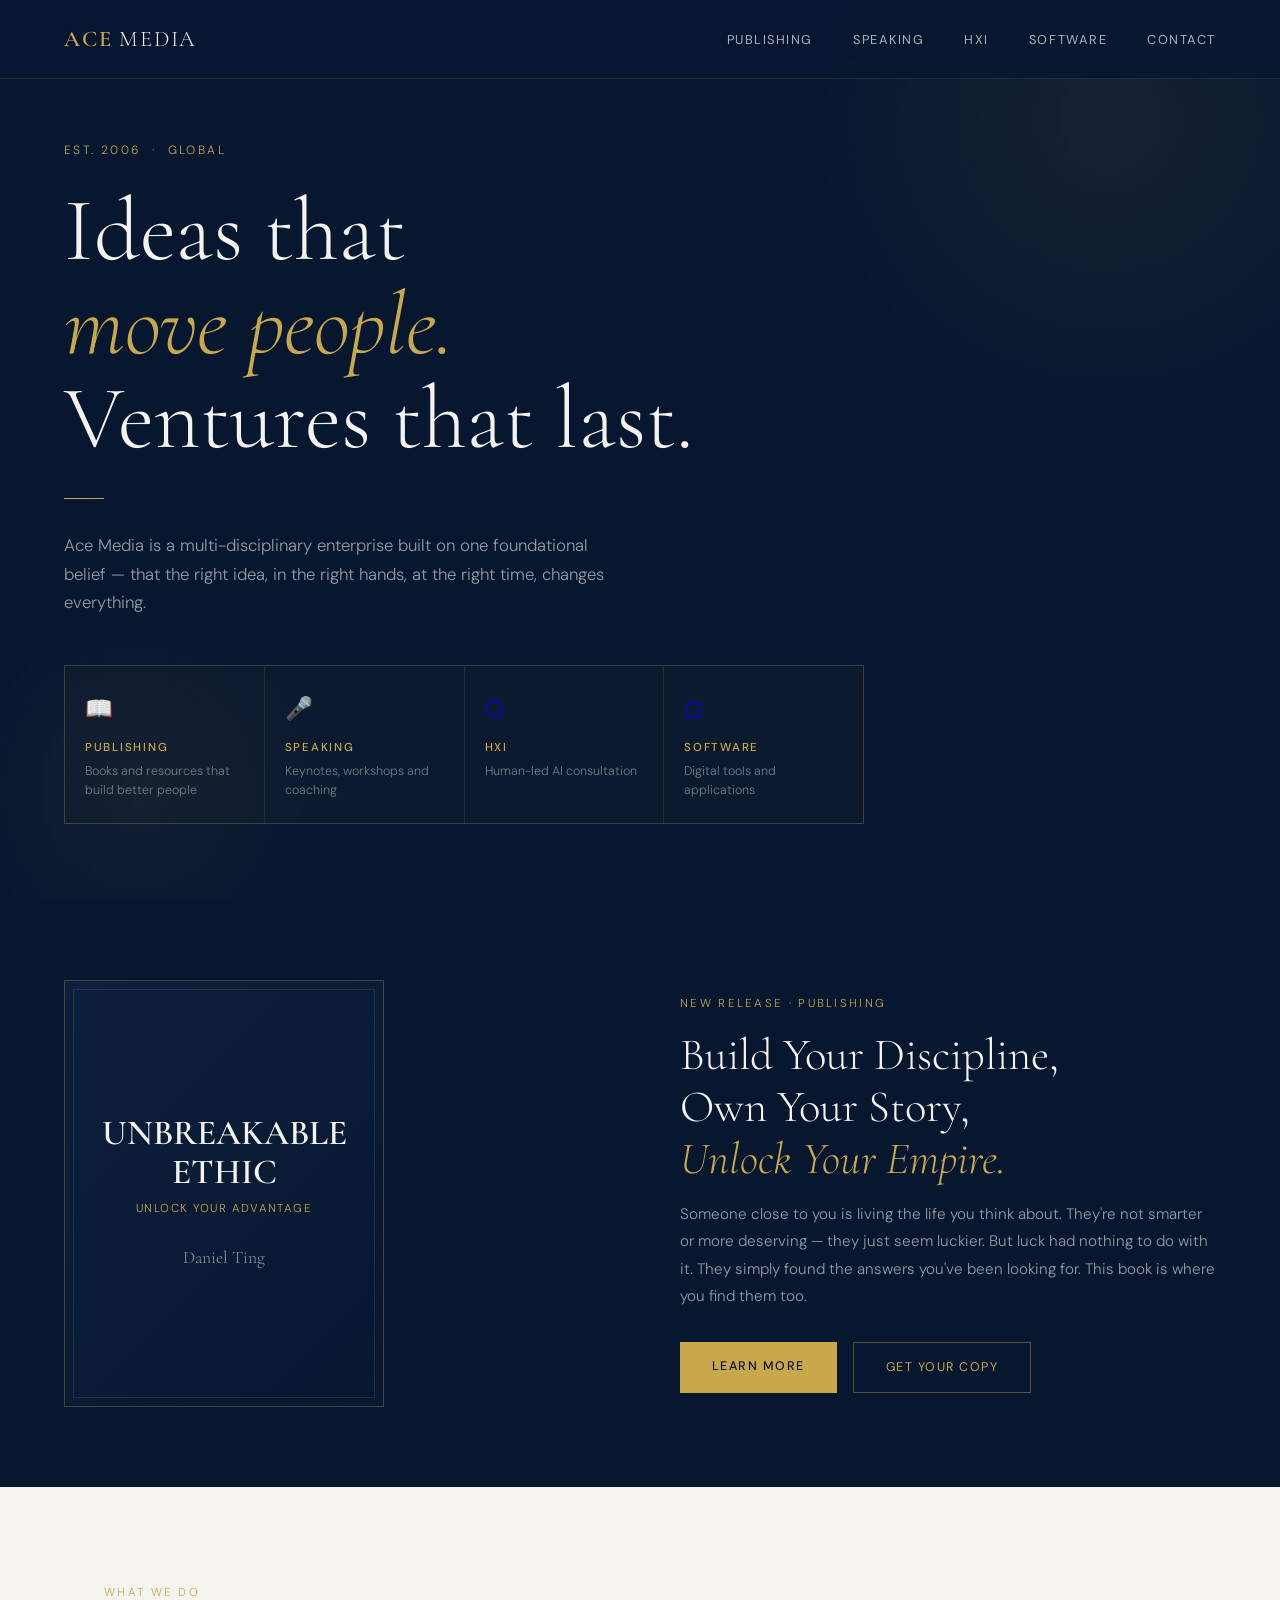
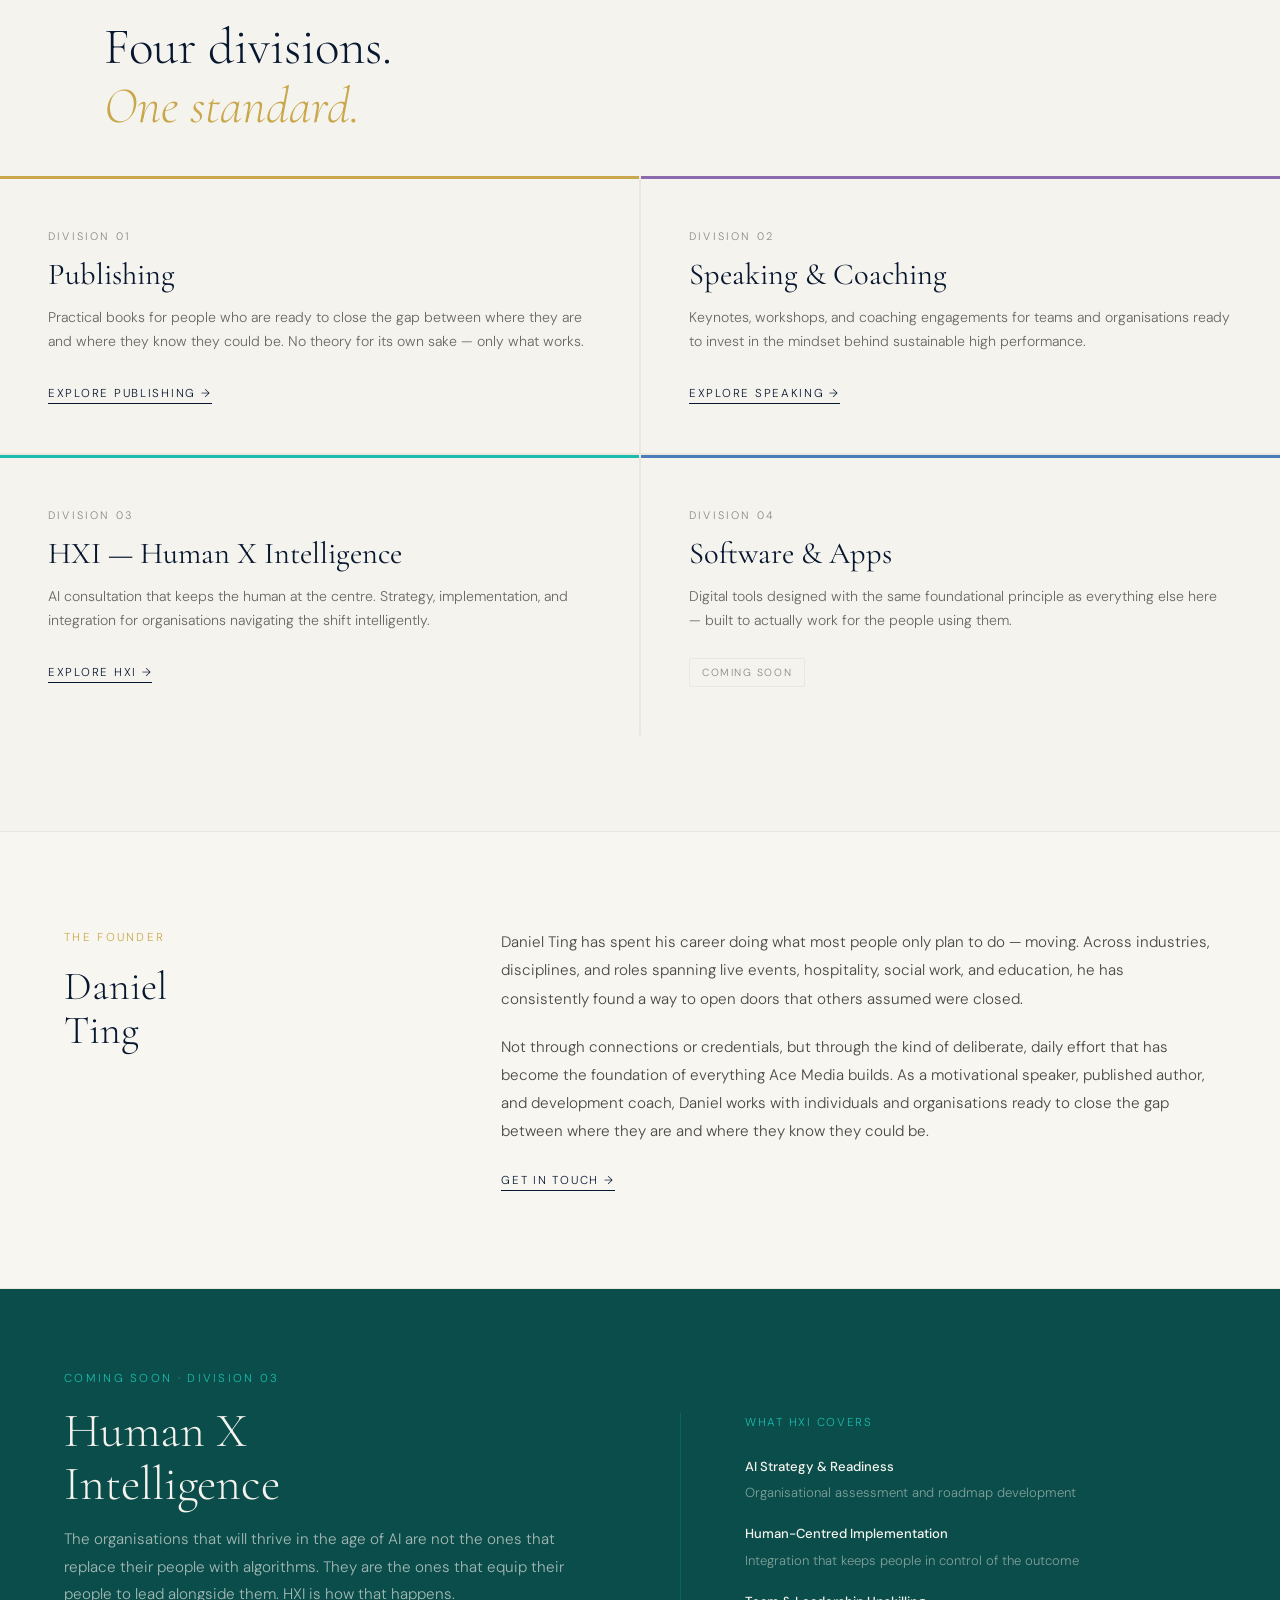
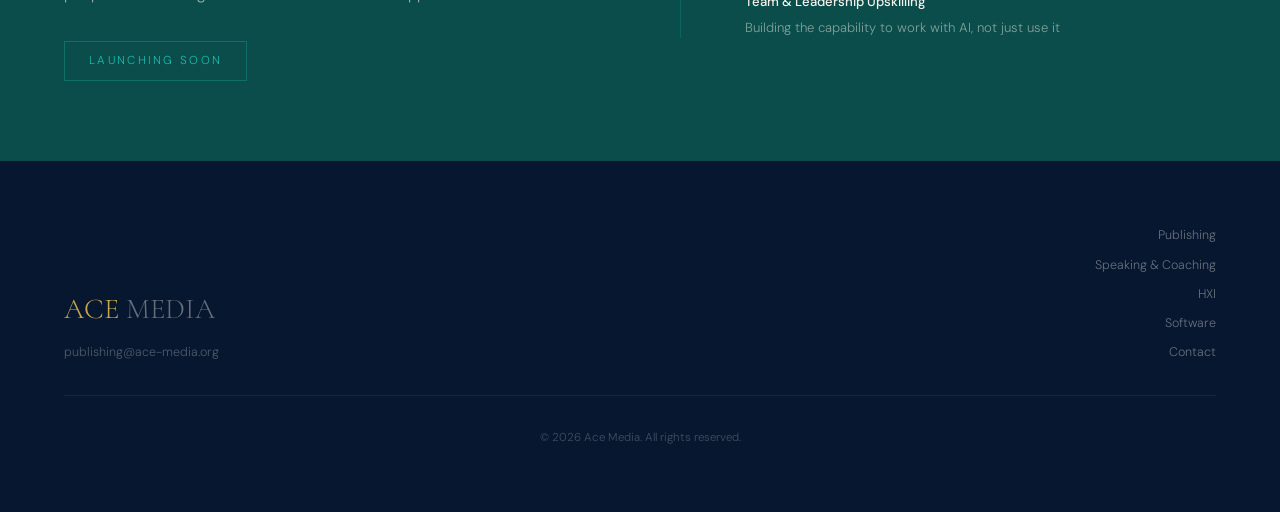
==== index.html @ b26d99d3 "Initial site upload" ====
<!DOCTYPE html>
<html lang="en">
<head>
  <meta charset="UTF-8">
  <meta name="viewport" content="width=device-width, initial-scale=1.0">
  <title>Ace Media — Publishing · Software · AI · Speaking</title>
  <meta name="description" content="Ace Media is a multi-disciplinary creative and commercial enterprise spanning publishing, software, AI consultation, and professional speaking.">
  <link rel="stylesheet" href="styles.css">
  <style>
    .hero-divider {
      width: 40px;
      height: 1px;
      background: var(--gold);
      margin: 2rem 0;
      opacity: 0;
      animation: fadeUp 0.8s ease forwards 0.7s;
    }
  </style>
</head>
<body>

  <nav>
    <a href="index.html" class="nav-brand">ACE <span>MEDIA</span></a>
    <ul class="nav-links">
      <li><a href="publishing/index.html">Publishing</a></li>
      <li><a href="speaking/index.html">Speaking</a></li>
      <li><a href="ai/index.html">HXI</a></li>
      <li><a href="software/index.html">Software</a></li>
      <li><a href="contact/index.html">Contact</a></li>
    </ul>
  </nav>

  <!-- ── HERO ── -->
  <section class="hero">
    <div class="hero-inner">
      <p class="hero-eyebrow">Est. 2006 &nbsp;·&nbsp; Global</p>
      <h1 class="hero-title">
        Ideas that<br>
        <em>move people.</em><br>
        Ventures that last.
      </h1>
      <div class="hero-divider"></div>
      <p class="hero-sub">
        Ace Media is a multi-disciplinary enterprise built on one foundational belief —
        that the right idea, in the right hands, at the right time, changes everything.
      </p>
      <div class="hero-divisions">
        <a href="publishing/index.html" class="division-card">
          <div class="division-icon">📖</div>
          <div class="division-name">Publishing</div>
          <div class="division-desc">Books and resources that build better people</div>
        </a>
        <a href="speaking/index.html" class="division-card">
          <div class="division-icon">🎤</div>
          <div class="division-name">Speaking</div>
          <div class="division-desc">Keynotes, workshops and coaching</div>
        </a>
        <a href="ai/index.html" class="division-card">
          <div class="division-icon">⬡</div>
          <div class="division-name">HXI</div>
          <div class="division-desc">Human-led AI consultation</div>
        </a>
        <a href="software/index.html" class="division-card">
          <div class="division-icon">◻</div>
          <div class="division-name">Software</div>
          <div class="division-desc">Digital tools and applications</div>
        </a>
      </div>
    </div>
  </section>

  <!-- ── FEATURED BOOK ── -->
  <div class="book-strip">
    <div class="book-strip-inner">
      <div class="book-cover-placeholder fade-in">
        <div class="book-cover-title">UNBREAKABLE<br>ETHIC</div>
        <div class="book-cover-sub">Unlock Your Advantage</div>
        <div class="book-cover-author">Daniel Ting</div>
      </div>
      <div class="book-info fade-in">
        <p style="font-size:0.72rem;letter-spacing:0.2em;text-transform:uppercase;color:var(--gold);margin-bottom:1rem;">New Release · Publishing</p>
        <h2>Build Your Discipline,<br>Own Your Story,<br><em>Unlock Your Empire.</em></h2>
        <p>
          Someone close to you is living the life you think about. They're not smarter
          or more deserving — they just seem luckier. But luck had nothing to do with it.
          They simply found the answers you've been looking for. This book is where you
          find them too.
        </p>
        <div class="btn-group">
          <a href="publishing/unbreakableethic/index.html" class="btn-primary">Learn More</a>
          <a href="publishing/unbreakableethic/index.html#buy" class="btn-outline">Get Your Copy</a>
        </div>
      </div>
    </div>
  </div>

  <!-- ── DIVISIONS ── -->
  <section style="padding: 6rem 0; background: var(--white);">
    <div class="section-inner" style="padding: 0 4rem; margin-bottom: 2.5rem;">
      <p class="section-eyebrow">What We Do</p>
      <h2 class="section-title">Four divisions.<br><em>One standard.</em></h2>
    </div>
    <div class="divisions-grid fade-in">
      <a href="publishing/index.html" class="div-card publishing">
        <div class="div-card-label">Division 01</div>
        <div class="div-card-title">Publishing</div>
        <div class="div-card-body">
          Practical books for people who are ready to close the gap between where they are
          and where they know they could be. No theory for its own sake — only what works.
        </div>
        <span class="div-card-link">Explore Publishing →</span>
      </a>
      <a href="speaking/index.html" class="div-card speaking">
        <div class="div-card-label">Division 02</div>
        <div class="div-card-title">Speaking & Coaching</div>
        <div class="div-card-body">
          Keynotes, workshops, and coaching engagements for teams and organisations
          ready to invest in the mindset behind sustainable high performance.
        </div>
        <span class="div-card-link">Explore Speaking →</span>
      </a>
      <a href="ai/index.html" class="div-card hxi">
        <div class="div-card-label">Division 03</div>
        <div class="div-card-title">HXI — Human X Intelligence</div>
        <div class="div-card-body">
          AI consultation that keeps the human at the centre. Strategy, implementation,
          and integration for organisations navigating the shift intelligently.
        </div>
        <span class="div-card-link">Explore HXI →</span>
      </a>
      <a href="software/index.html" class="div-card software">
        <div class="div-card-label">Division 04</div>
        <div class="div-card-title">Software & Apps</div>
        <div class="div-card-body">
          Digital tools designed with the same foundational principle as everything
          else here — built to actually work for the people using them.
        </div>
        <span class="div-card-link coming-soon-badge">Coming Soon</span>
      </a>
    </div>
  </section>

  <!-- ── ABOUT ── -->
  <section class="about-strip">
    <div class="about-inner">
      <div class="fade-in">
        <div class="about-label">The Founder</div>
        <div class="about-name">Daniel<br>Ting</div>
      </div>
      <div class="about-body fade-in">
        <p>
          Daniel Ting has spent his career doing what most people only plan to do — moving.
          Across industries, disciplines, and roles spanning live events, hospitality,
          social work, and education, he has consistently found a way to open doors that
          others assumed were closed.
        </p>
        <p>
          Not through connections or credentials, but through the kind of deliberate,
          daily effort that has become the foundation of everything Ace Media builds.
          As a motivational speaker, published author, and development coach, Daniel works
          with individuals and organisations ready to close the gap between where they are
          and where they know they could be.
        </p>
        <a href="contact/index.html" class="div-card-link" style="color:var(--navy);border-color:var(--navy);">Get in Touch →</a>
      </div>
    </div>
  </section>

  <!-- ── HXI TEASER ── -->
  <div class="hxi-strip">
    <div class="hxi-inner">
      <div class="fade-in">
        <div class="hxi-label">Coming Soon · Division 03</div>
        <div class="hxi-title">Human X<br>Intelligence</div>
        <p class="hxi-body">
          The organisations that will thrive in the age of AI are not the ones
          that replace their people with algorithms. They are the ones that equip
          their people to lead alongside them. HXI is how that happens.
        </p>
        <span class="hxi-coming">Launching Soon</span>
      </div>
      <div class="fade-in" style="border-left: 1px solid rgba(26,188,176,0.2); padding-left: 4rem;">
        <p style="font-size:0.72rem;letter-spacing:0.15em;text-transform:uppercase;color:var(--hxi-accent);margin-bottom:1.5rem;">What HXI Covers</p>
        <div style="display:flex;flex-direction:column;gap:1.25rem;">
          <div>
            <div style="font-size:0.82rem;font-weight:500;color:var(--white);margin-bottom:0.25rem;">AI Strategy & Readiness</div>
            <div style="font-size:0.82rem;color:rgba(245,243,238,0.5);line-height:1.6;">Organisational assessment and roadmap development</div>
          </div>
          <div>
            <div style="font-size:0.82rem;font-weight:500;color:var(--white);margin-bottom:0.25rem;">Human-Centred Implementation</div>
            <div style="font-size:0.82rem;color:rgba(245,243,238,0.5);line-height:1.6;">Integration that keeps people in control of the outcome</div>
          </div>
          <div>
            <div style="font-size:0.82rem;font-weight:500;color:var(--white);margin-bottom:0.25rem;">Team & Leadership Upskilling</div>
            <div style="font-size:0.82rem;color:rgba(245,243,238,0.5);line-height:1.6;">Building the capability to work with AI, not just use it</div>
          </div>
        </div>
      </div>
    </div>
  </div>

  <!-- ── FOOTER ── -->
  <footer>
    <div class="footer-inner">
      <div>
        <div class="footer-brand">ACE <span>MEDIA</span></div>
        <p style="font-size:0.78rem;color:rgba(245,243,238,0.3);margin-top:0.5rem;">publishing@ace-media.org</p>
      </div>
      <div class="footer-links">
        <a href="publishing/index.html">Publishing</a>
        <a href="speaking/index.html">Speaking & Coaching</a>
        <a href="ai/index.html">HXI</a>
        <a href="software/index.html">Software</a>
        <a href="contact/index.html">Contact</a>
      </div>
    </div>
    <p class="footer-copy">© 2026 Ace Media. All rights reserved.</p>
  </footer>

  <script>
    const observer = new IntersectionObserver((entries) => {
      entries.forEach(e => { if (e.isIntersecting) e.target.classList.add('visible'); });
    }, { threshold: 0.15 });
    document.querySelectorAll('.fade-in').forEach(el => observer.observe(el));
  </script>

</body>
</html>
---- styles.css ----
@import url('https://fonts.googleapis.com/css2?family=Cormorant+Garamond:ital,wght@0,300;0,400;0,600;1,300;1,400&family=DM+Sans:wght@300;400;500&display=swap');

:root {
  --navy: #071730;
  --gold: #C9A84C;
  --gold-light: #E8D5A3;
  --white: #F5F3EE;
  --off-white: #EAE7DF;
  --mid: #8A8880;
  --dark: #0D1F3C;
  --hxi-teal: #0B4D4A;
  --hxi-accent: #1ABCB0;
  --soft-bg: #F8F6F1;
}

* { margin: 0; padding: 0; box-sizing: border-box; }

html { scroll-behavior: smooth; }

body {
  font-family: 'DM Sans', sans-serif;
  background: var(--white);
  color: var(--navy);
  font-weight: 300;
  line-height: 1.7;
  overflow-x: hidden;
}

/* ── NAVIGATION ─────────────────────────────────────────────────────────── */
nav {
  position: fixed;
  top: 0; left: 0; right: 0;
  z-index: 100;
  padding: 1.25rem 4rem;
  display: flex;
  justify-content: space-between;
  align-items: center;
  background: rgba(7, 23, 48, 0.96);
  backdrop-filter: blur(12px);
  border-bottom: 1px solid rgba(201, 168, 76, 0.15);
}

.nav-brand {
  font-family: 'Cormorant Garamond', serif;
  font-size: 1.4rem;
  font-weight: 600;
  color: var(--gold);
  text-decoration: none;
  letter-spacing: 0.08em;
}

.nav-brand span {
  color: var(--white);
  font-weight: 300;
}

.nav-links {
  display: flex;
  gap: 2.5rem;
  list-style: none;
}

.nav-links a {
  font-family: 'DM Sans', sans-serif;
  font-size: 0.8rem;
  font-weight: 400;
  letter-spacing: 0.12em;
  text-transform: uppercase;
  color: rgba(245, 243, 238, 0.7);
  text-decoration: none;
  transition: color 0.2s;
}

.nav-links a:hover { color: var(--gold); }

/* ── HERO ────────────────────────────────────────────────────────────────── */
.hero {
  min-height: 100vh;
  background: var(--navy);
  display: flex;
  align-items: center;
  position: relative;
  overflow: hidden;
  padding: 8rem 4rem 4rem;
}

.hero::before {
  content: '';
  position: absolute;
  top: -20%; right: -10%;
  width: 600px; height: 600px;
  background: radial-gradient(circle, rgba(201, 168, 76, 0.08) 0%, transparent 70%);
  pointer-events: none;
}

.hero::after {
  content: '';
  position: absolute;
  bottom: -10%; left: -5%;
  width: 400px; height: 400px;
  background: radial-gradient(circle, rgba(201, 168, 76, 0.05) 0%, transparent 70%);
  pointer-events: none;
}

.hero-inner {
  max-width: 1200px;
  margin: 0 auto;
  width: 100%;
}

.hero-eyebrow {
  font-size: 0.75rem;
  letter-spacing: 0.2em;
  text-transform: uppercase;
  color: var(--gold);
  margin-bottom: 1.5rem;
  opacity: 0;
  animation: fadeUp 0.8s ease forwards 0.2s;
}

.hero-title {
  font-family: 'Cormorant Garamond', serif;
  font-size: clamp(3.5rem, 7vw, 6.5rem);
  font-weight: 300;
  color: var(--white);
  line-height: 1.05;
  margin-bottom: 1rem;
  opacity: 0;
  animation: fadeUp 0.8s ease forwards 0.4s;
}

.hero-title em {
  font-style: italic;
  color: var(--gold);
}

.hero-sub {
  font-size: 1.05rem;
  color: rgba(245, 243, 238, 0.6);
  max-width: 540px;
  margin-bottom: 3rem;
  font-weight: 300;
  opacity: 0;
  animation: fadeUp 0.8s ease forwards 0.6s;
}

.hero-divisions {
  display: grid;
  grid-template-columns: repeat(4, 1fr);
  gap: 1px;
  max-width: 800px;
  background: rgba(201, 168, 76, 0.15);
  border: 1px solid rgba(201, 168, 76, 0.15);
  opacity: 0;
  animation: fadeUp 0.8s ease forwards 0.8s;
}

.division-card {
  background: rgba(7, 23, 48, 0.8);
  padding: 1.5rem 1.25rem;
  text-decoration: none;
  transition: background 0.25s;
  cursor: pointer;
}

.division-card:hover { background: rgba(201, 168, 76, 0.08); }

.division-icon {
  font-size: 1.4rem;
  margin-bottom: 0.6rem;
}

.division-name {
  font-size: 0.72rem;
  letter-spacing: 0.15em;
  text-transform: uppercase;
  color: var(--gold);
  font-weight: 500;
  margin-bottom: 0.3rem;
}

.division-desc {
  font-size: 0.78rem;
  color: rgba(245, 243, 238, 0.45);
  line-height: 1.5;
}

/* ── SECTIONS ────────────────────────────────────────────────────────────── */
section {
  padding: 6rem 4rem;
}

.section-inner {
  max-width: 1200px;
  margin: 0 auto;
}

.section-eyebrow {
  font-size: 0.72rem;
  letter-spacing: 0.2em;
  text-transform: uppercase;
  color: var(--gold);
  margin-bottom: 1rem;
}

.section-title {
  font-family: 'Cormorant Garamond', serif;
  font-size: clamp(2.2rem, 4vw, 3.5rem);
  font-weight: 300;
  color: var(--navy);
  line-height: 1.15;
  margin-bottom: 1.25rem;
}

.section-title em { font-style: italic; color: var(--gold); }

.section-body {
  font-size: 1rem;
  color: #4A4845;
  max-width: 600px;
  line-height: 1.8;
  margin-bottom: 2.5rem;
}

/* ── FEATURE BOOK STRIP ─────────────────────────────────────────────────── */
.book-strip {
  background: var(--navy);
  padding: 5rem 4rem;
}

.book-strip-inner {
  max-width: 1200px;
  margin: 0 auto;
  display: grid;
  grid-template-columns: 1fr 1fr;
  gap: 5rem;
  align-items: center;
}

.book-cover-placeholder {
  aspect-ratio: 3/4;
  background: linear-gradient(135deg, #0D1F3C 0%, #071730 100%);
  border: 1px solid rgba(201, 168, 76, 0.3);
  display: flex;
  flex-direction: column;
  align-items: center;
  justify-content: center;
  text-align: center;
  padding: 2rem;
  position: relative;
  max-width: 320px;
}

.book-cover-placeholder::before {
  content: '';
  position: absolute;
  inset: 8px;
  border: 1px solid rgba(201, 168, 76, 0.15);
  pointer-events: none;
}

.book-cover-title {
  font-family: 'Cormorant Garamond', serif;
  font-size: 2.2rem;
  font-weight: 600;
  color: var(--white);
  line-height: 1.1;
  margin-bottom: 0.5rem;
}

.book-cover-sub {
  font-size: 0.72rem;
  letter-spacing: 0.12em;
  text-transform: uppercase;
  color: var(--gold);
  margin-bottom: 1.5rem;
}

.book-cover-author {
  font-family: 'Cormorant Garamond', serif;
  font-size: 1.1rem;
  color: rgba(245, 243, 238, 0.6);
  font-weight: 300;
}

.book-info h2 {
  font-family: 'Cormorant Garamond', serif;
  font-size: 2.8rem;
  font-weight: 300;
  color: var(--white);
  line-height: 1.15;
  margin-bottom: 1rem;
}

.book-info h2 em { font-style: italic; color: var(--gold); }

.book-info p {
  font-size: 0.95rem;
  color: rgba(245, 243, 238, 0.6);
  line-height: 1.8;
  margin-bottom: 2rem;
}

.btn-group { display: flex; gap: 1rem; flex-wrap: wrap; }

.btn-primary {
  display: inline-block;
  padding: 0.85rem 2rem;
  background: var(--gold);
  color: var(--navy);
  font-size: 0.78rem;
  font-weight: 500;
  letter-spacing: 0.12em;
  text-transform: uppercase;
  text-decoration: none;
  transition: background 0.2s, transform 0.2s;
}

.btn-primary:hover { background: var(--gold-light); transform: translateY(-1px); }

.btn-outline {
  display: inline-block;
  padding: 0.85rem 2rem;
  border: 1px solid rgba(201, 168, 76, 0.4);
  color: var(--gold);
  font-size: 0.78rem;
  font-weight: 400;
  letter-spacing: 0.12em;
  text-transform: uppercase;
  text-decoration: none;
  transition: border-color 0.2s, color 0.2s;
}

.btn-outline:hover { border-color: var(--gold); color: var(--gold-light); }

/* ── DIVISIONS GRID ─────────────────────────────────────────────────────── */
.divisions-grid {
  display: grid;
  grid-template-columns: repeat(2, 1fr);
  gap: 2px;
  background: var(--off-white);
}

.div-card {
  background: var(--white);
  padding: 3rem;
  text-decoration: none;
  transition: background 0.2s;
  border-top: 3px solid transparent;
}

.div-card:hover { background: var(--soft-bg); }
.div-card.publishing { border-color: var(--gold); }
.div-card.software   { border-color: #4A7CBA; }
.div-card.hxi        { border-color: var(--hxi-accent); }
.div-card.speaking   { border-color: #8B6BAE; }

.div-card-label {
  font-size: 0.68rem;
  letter-spacing: 0.2em;
  text-transform: uppercase;
  color: var(--mid);
  margin-bottom: 0.75rem;
}

.div-card-title {
  font-family: 'Cormorant Garamond', serif;
  font-size: 1.9rem;
  font-weight: 400;
  color: var(--navy);
  margin-bottom: 0.75rem;
  line-height: 1.2;
}

.div-card-body {
  font-size: 0.88rem;
  color: #6A6860;
  line-height: 1.7;
  margin-bottom: 1.5rem;
}

.div-card-link {
  font-size: 0.72rem;
  letter-spacing: 0.15em;
  text-transform: uppercase;
  color: var(--navy);
  text-decoration: none;
  border-bottom: 1px solid var(--navy);
  padding-bottom: 2px;
  transition: color 0.2s, border-color 0.2s;
}

.div-card:hover .div-card-link { color: var(--gold); border-color: var(--gold); }

.coming-soon-badge {
  display: inline-block;
  font-size: 0.65rem;
  letter-spacing: 0.15em;
  text-transform: uppercase;
  color: var(--mid);
  border: 1px solid var(--off-white);
  padding: 0.3rem 0.75rem;
  border-radius: 2px;
}

/* ── ABOUT STRIP ────────────────────────────────────────────────────────── */
.about-strip {
  background: var(--soft-bg);
  border-top: 1px solid var(--off-white);
  border-bottom: 1px solid var(--off-white);
}

.about-inner {
  max-width: 1200px;
  margin: 0 auto;
  display: grid;
  grid-template-columns: 1fr 2fr;
  gap: 5rem;
  align-items: start;
}

.about-label {
  font-size: 0.72rem;
  letter-spacing: 0.2em;
  text-transform: uppercase;
  color: var(--gold);
  margin-bottom: 1rem;
}

.about-name {
  font-family: 'Cormorant Garamond', serif;
  font-size: 2.5rem;
  font-weight: 300;
  color: var(--navy);
  line-height: 1.1;
}

.about-body p {
  font-size: 0.95rem;
  color: #4A4845;
  line-height: 1.85;
  margin-bottom: 1.25rem;
}

/* ── CONTACT / FOOTER ───────────────────────────────────────────────────── */
footer {
  background: var(--navy);
  padding: 4rem;
}

.footer-inner {
  max-width: 1200px;
  margin: 0 auto;
  display: flex;
  justify-content: space-between;
  align-items: flex-end;
}

.footer-brand {
  font-family: 'Cormorant Garamond', serif;
  font-size: 1.8rem;
  font-weight: 300;
  color: var(--gold);
}

.footer-brand span { color: rgba(245, 243, 238, 0.4); }

.footer-links {
  display: flex;
  flex-direction: column;
  gap: 0.5rem;
  text-align: right;
}

.footer-links a {
  font-size: 0.78rem;
  color: rgba(245, 243, 238, 0.4);
  text-decoration: none;
  transition: color 0.2s;
}

.footer-links a:hover { color: var(--gold); }

.footer-copy {
  font-size: 0.72rem;
  color: rgba(245, 243, 238, 0.25);
  margin-top: 2rem;
  padding-top: 2rem;
  border-top: 1px solid rgba(255,255,255,0.06);
  text-align: center;
}

/* ── HXI SECTION ────────────────────────────────────────────────────────── */
.hxi-strip {
  background: var(--hxi-teal);
  padding: 5rem 4rem;
}

.hxi-inner {
  max-width: 1200px;
  margin: 0 auto;
  display: grid;
  grid-template-columns: 1fr 1fr;
  gap: 5rem;
  align-items: center;
}

.hxi-label {
  font-size: 0.72rem;
  letter-spacing: 0.2em;
  text-transform: uppercase;
  color: var(--hxi-accent);
  margin-bottom: 1rem;
}

.hxi-title {
  font-family: 'Cormorant Garamond', serif;
  font-size: 3rem;
  font-weight: 300;
  color: var(--white);
  line-height: 1.1;
  margin-bottom: 1rem;
}

.hxi-body {
  font-size: 0.95rem;
  color: rgba(245, 243, 238, 0.65);
  line-height: 1.8;
  margin-bottom: 2rem;
}

.hxi-coming {
  display: inline-block;
  font-size: 0.72rem;
  letter-spacing: 0.2em;
  text-transform: uppercase;
  color: var(--hxi-accent);
  border: 1px solid rgba(26, 188, 176, 0.3);
  padding: 0.6rem 1.5rem;
}

/* ── ANIMATIONS ─────────────────────────────────────────────────────────── */
@keyframes fadeUp {
  from { opacity: 0; transform: translateY(24px); }
  to   { opacity: 1; transform: translateY(0); }
}

.fade-in {
  opacity: 0;
  transform: translateY(20px);
  transition: opacity 0.7s ease, transform 0.7s ease;
}

.fade-in.visible {
  opacity: 1;
  transform: translateY(0);
}

/* ── RESPONSIVE ─────────────────────────────────────────────────────────── */
@media (max-width: 900px) {
  nav { padding: 1rem 1.5rem; }
  .nav-links { gap: 1.5rem; }
  section { padding: 4rem 1.5rem; }
  .hero { padding: 7rem 1.5rem 3rem; }
  .hero-divisions { grid-template-columns: repeat(2, 1fr); }
  .book-strip { padding: 3rem 1.5rem; }
  .book-strip-inner { grid-template-columns: 1fr; gap: 2.5rem; }
  .book-cover-placeholder { max-width: 100%; }
  .divisions-grid { grid-template-columns: 1fr; }
  .about-inner { grid-template-columns: 1fr; gap: 2rem; }
  .hxi-inner { grid-template-columns: 1fr; gap: 2rem; }
  .hxi-strip { padding: 3rem 1.5rem; }
  .footer-inner { flex-direction: column; gap: 2rem; align-items: flex-start; }
  .footer-links { text-align: left; }
}
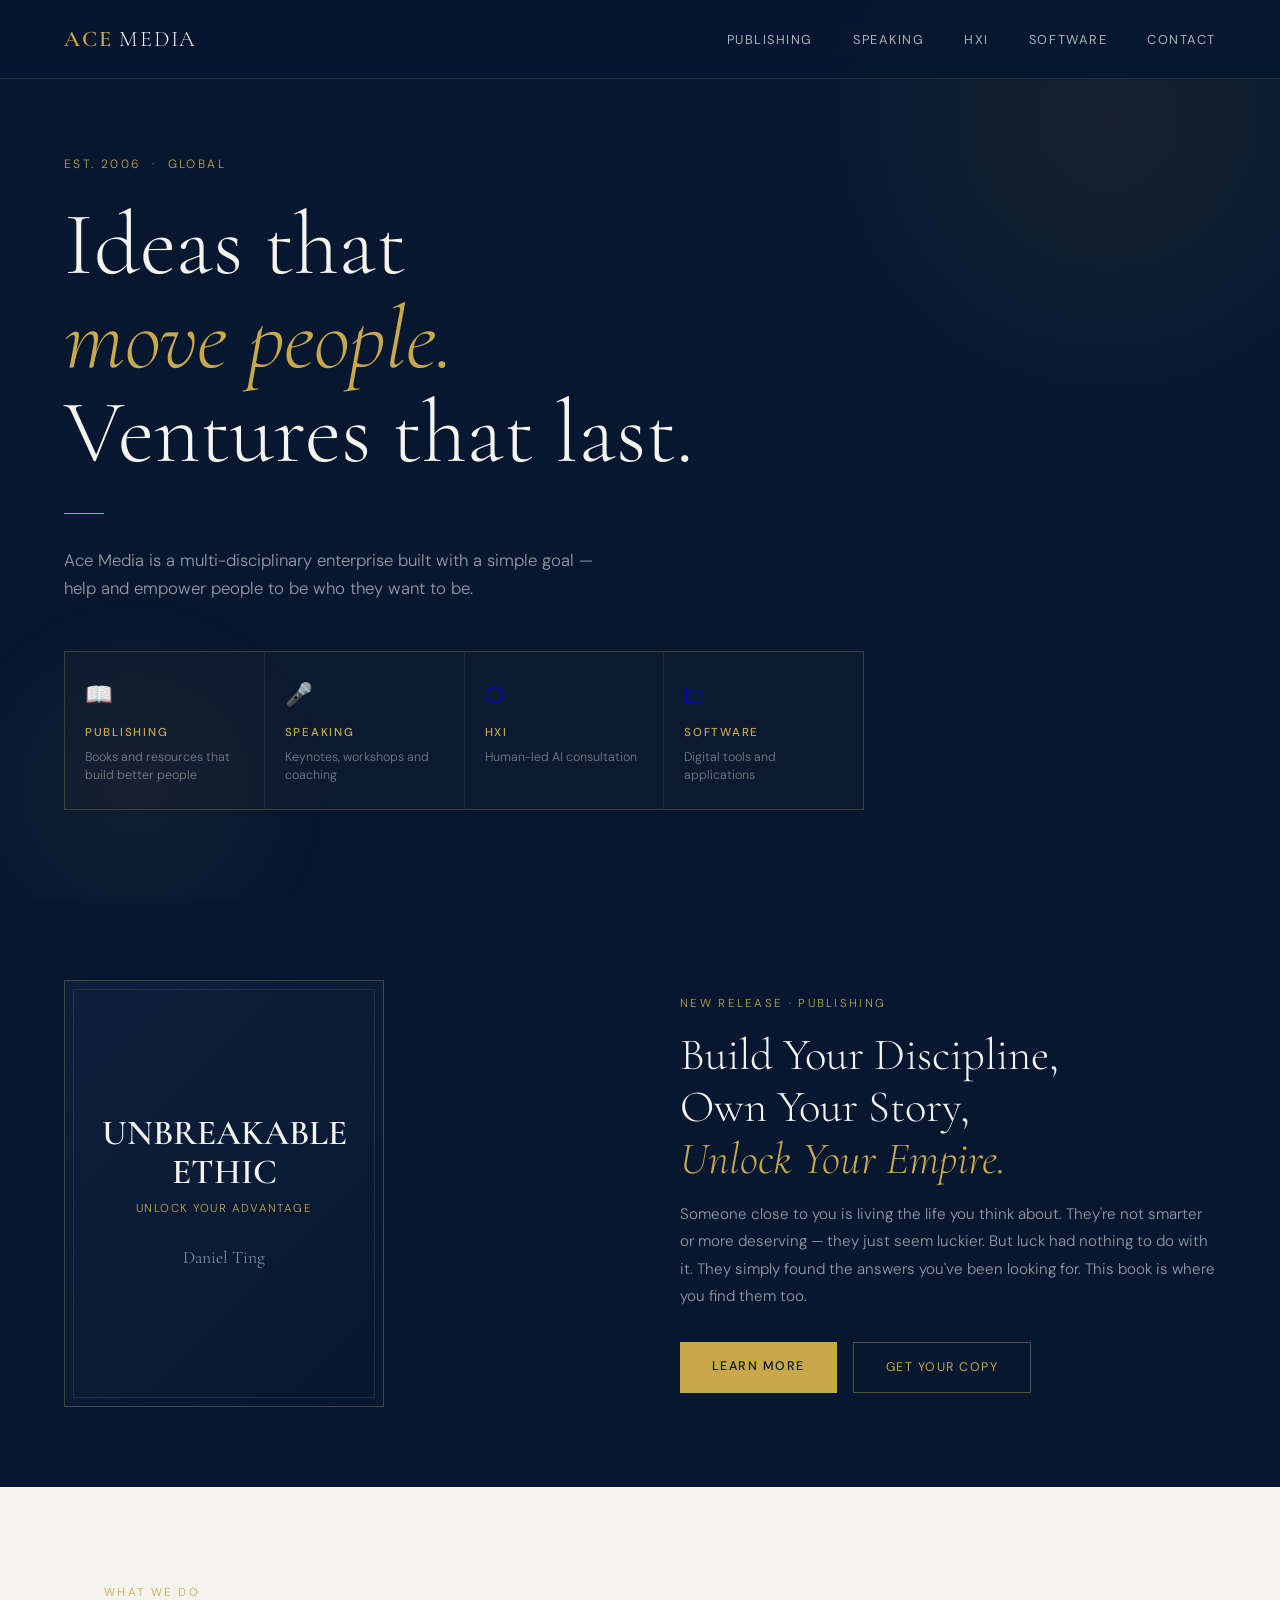
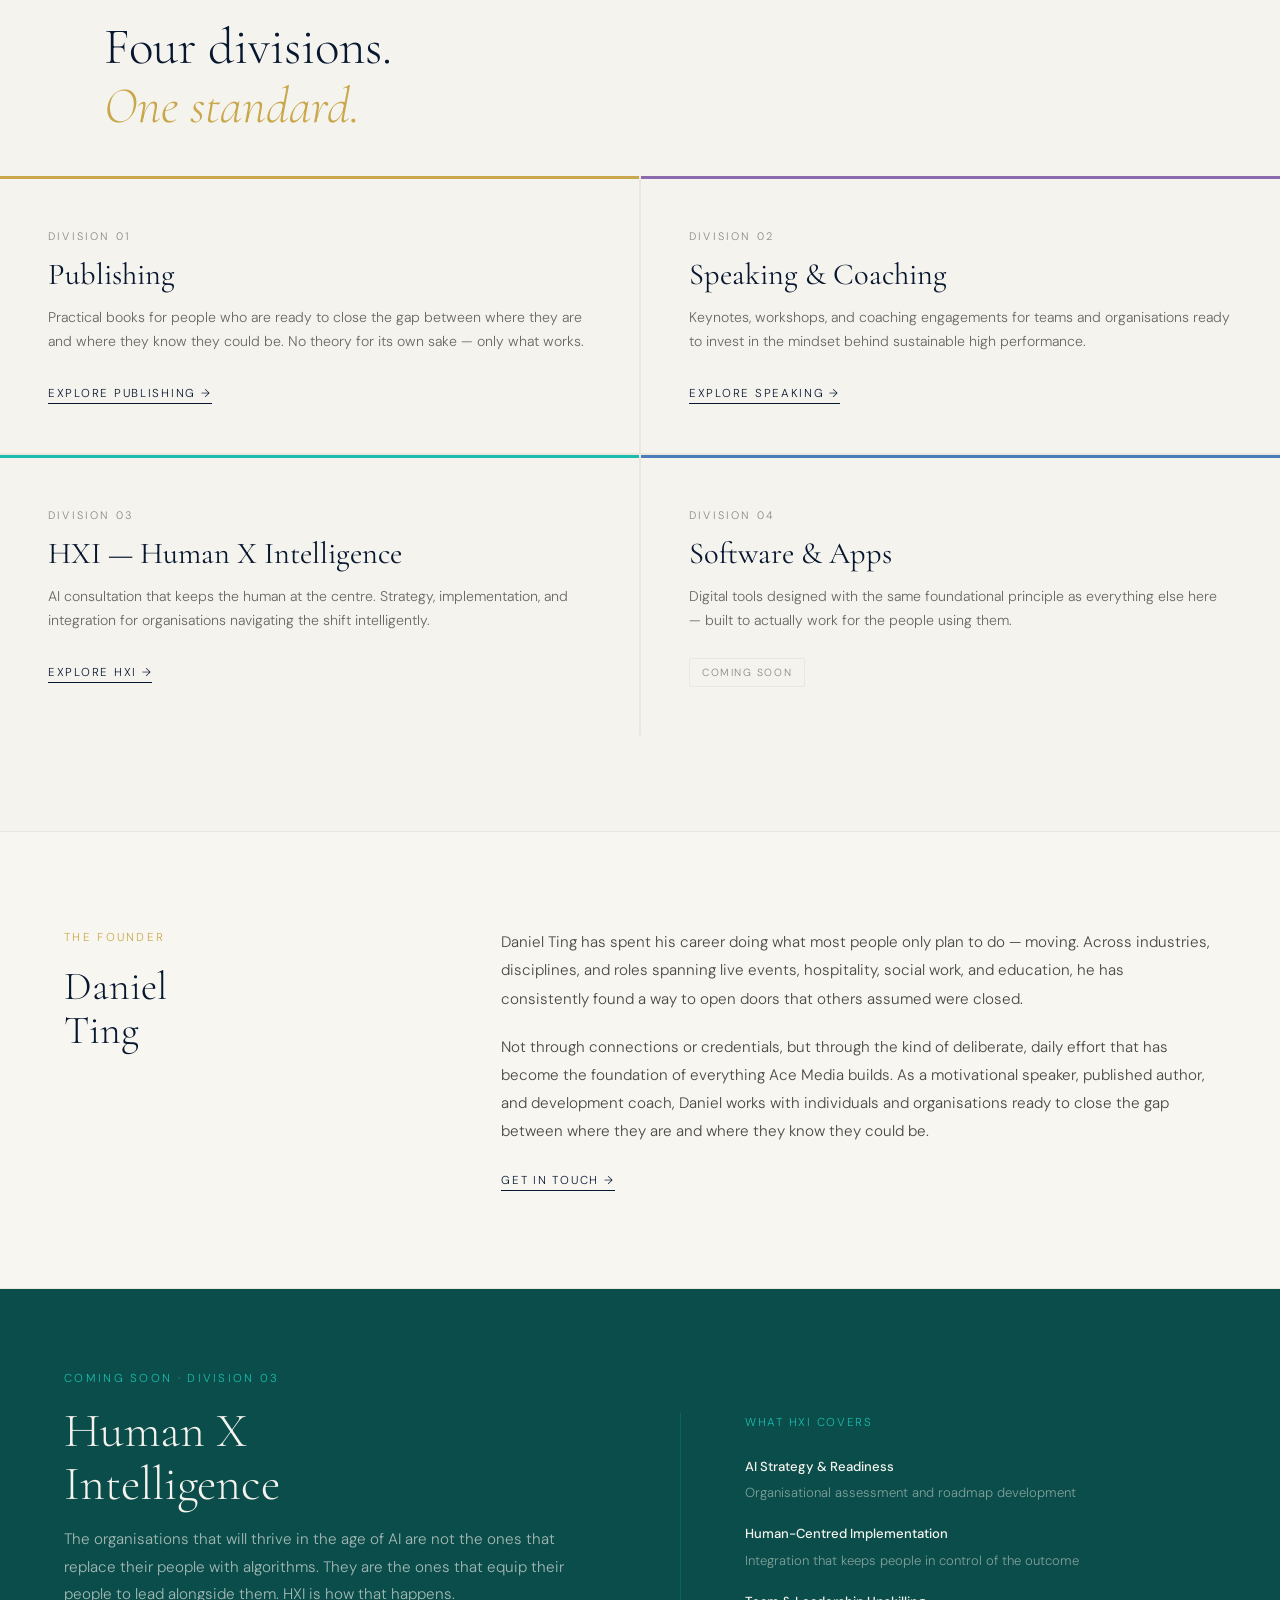
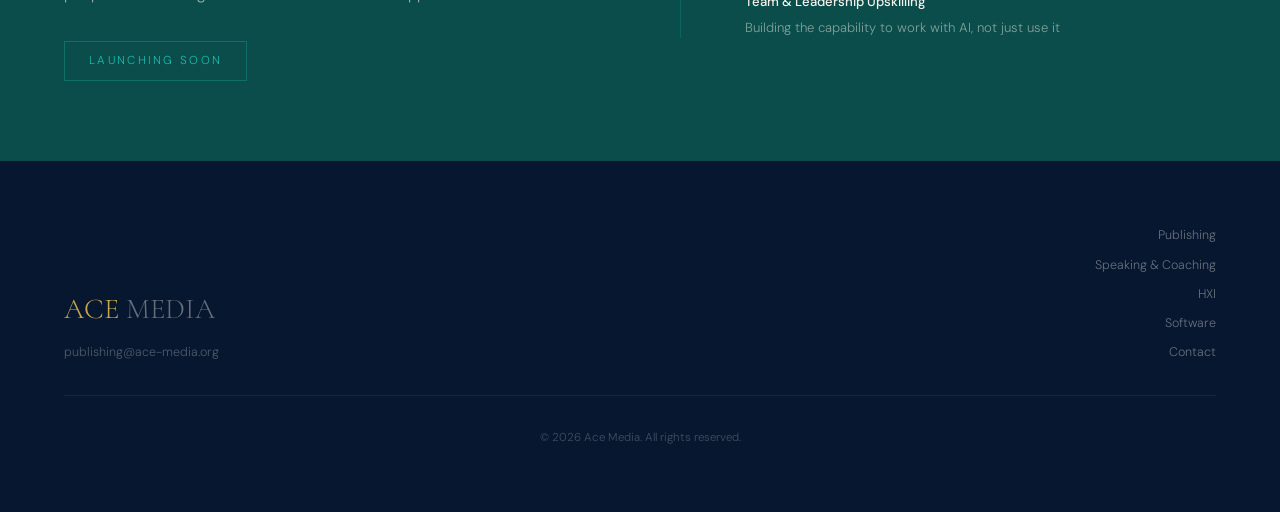
==== commit c5d0442a: "Update index.html" ====
--- a/index.html
+++ b/index.html
@@ -41,8 +41,8 @@
       </h1>
       <div class="hero-divider"></div>
       <p class="hero-sub">
-        Ace Media is a multi-disciplinary enterprise built on one foundational belief —
-        that the right idea, in the right hands, at the right time, changes everything.
+        Ace Media is a multi-disciplinary enterprise built with a simple goal —
+        help and empower people to be who they want to be.
       </p>
       <div class="hero-divisions">
         <a href="publishing/index.html" class="division-card">
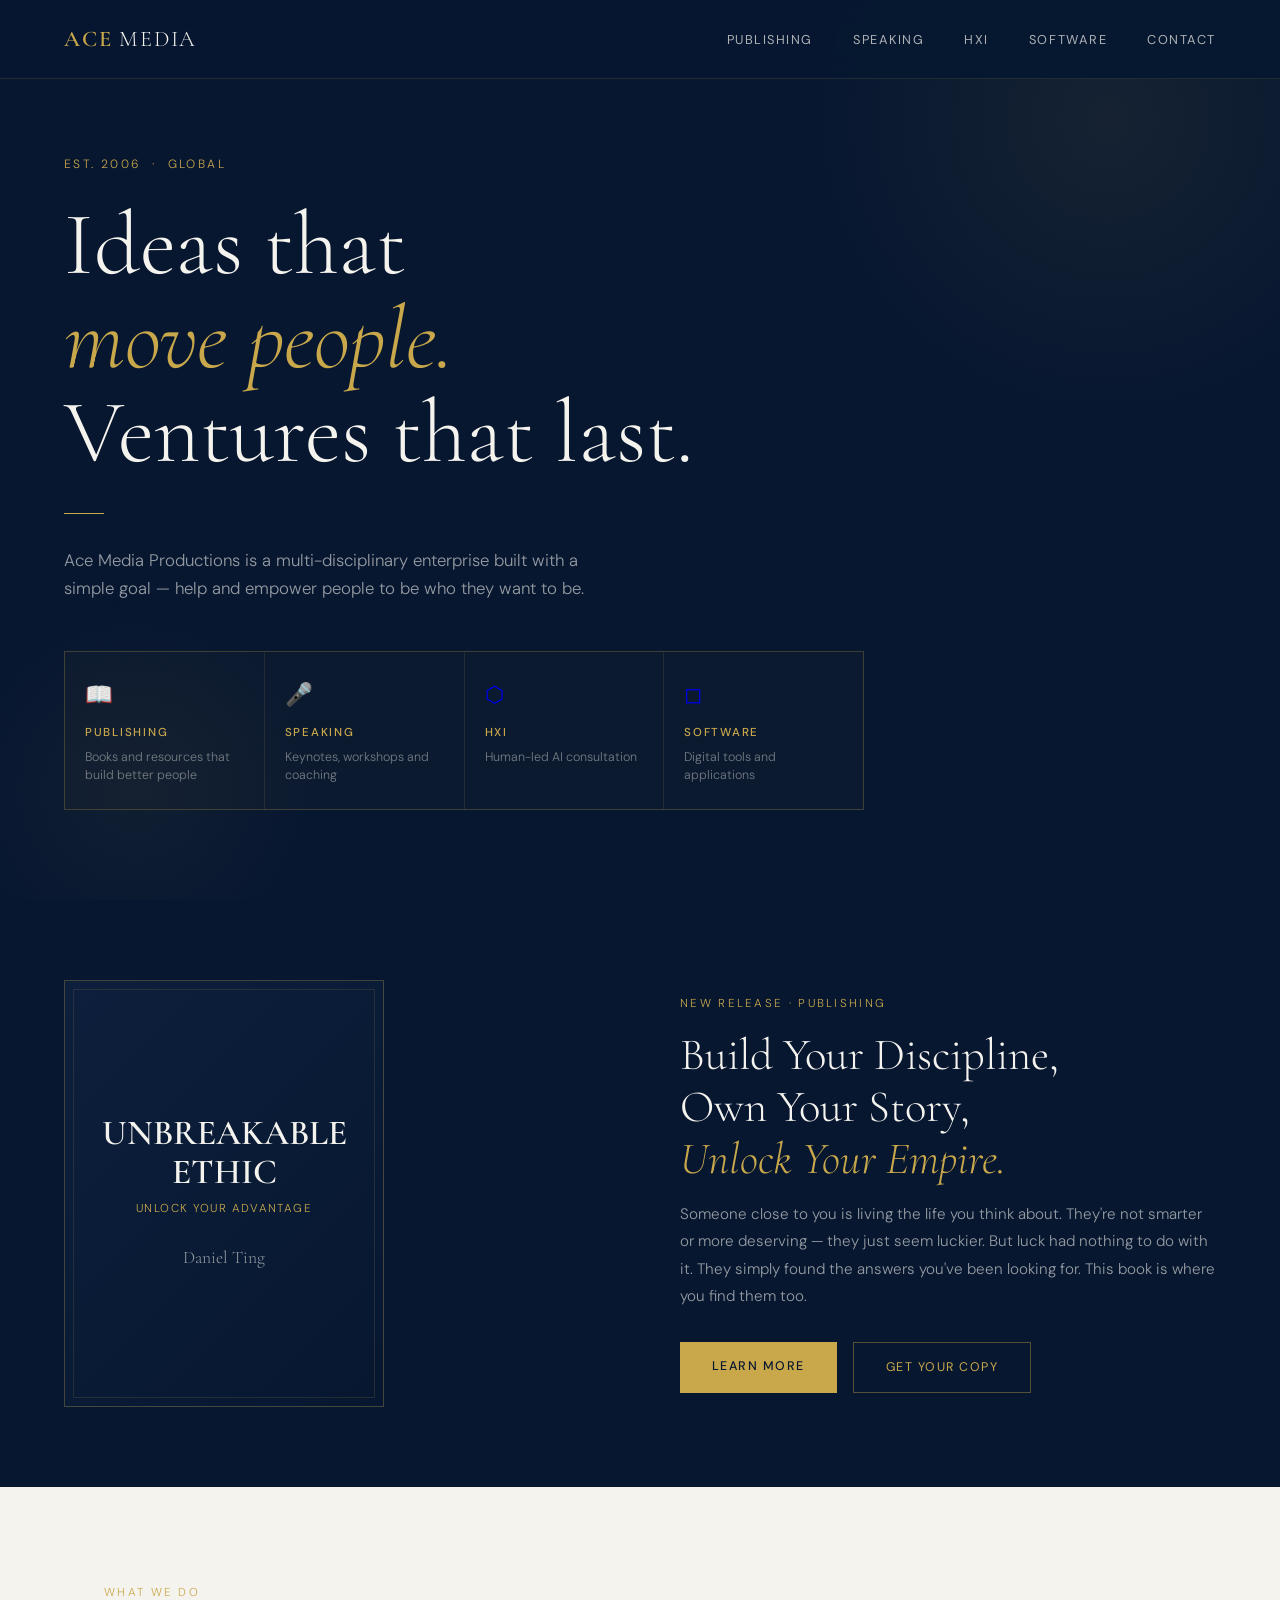
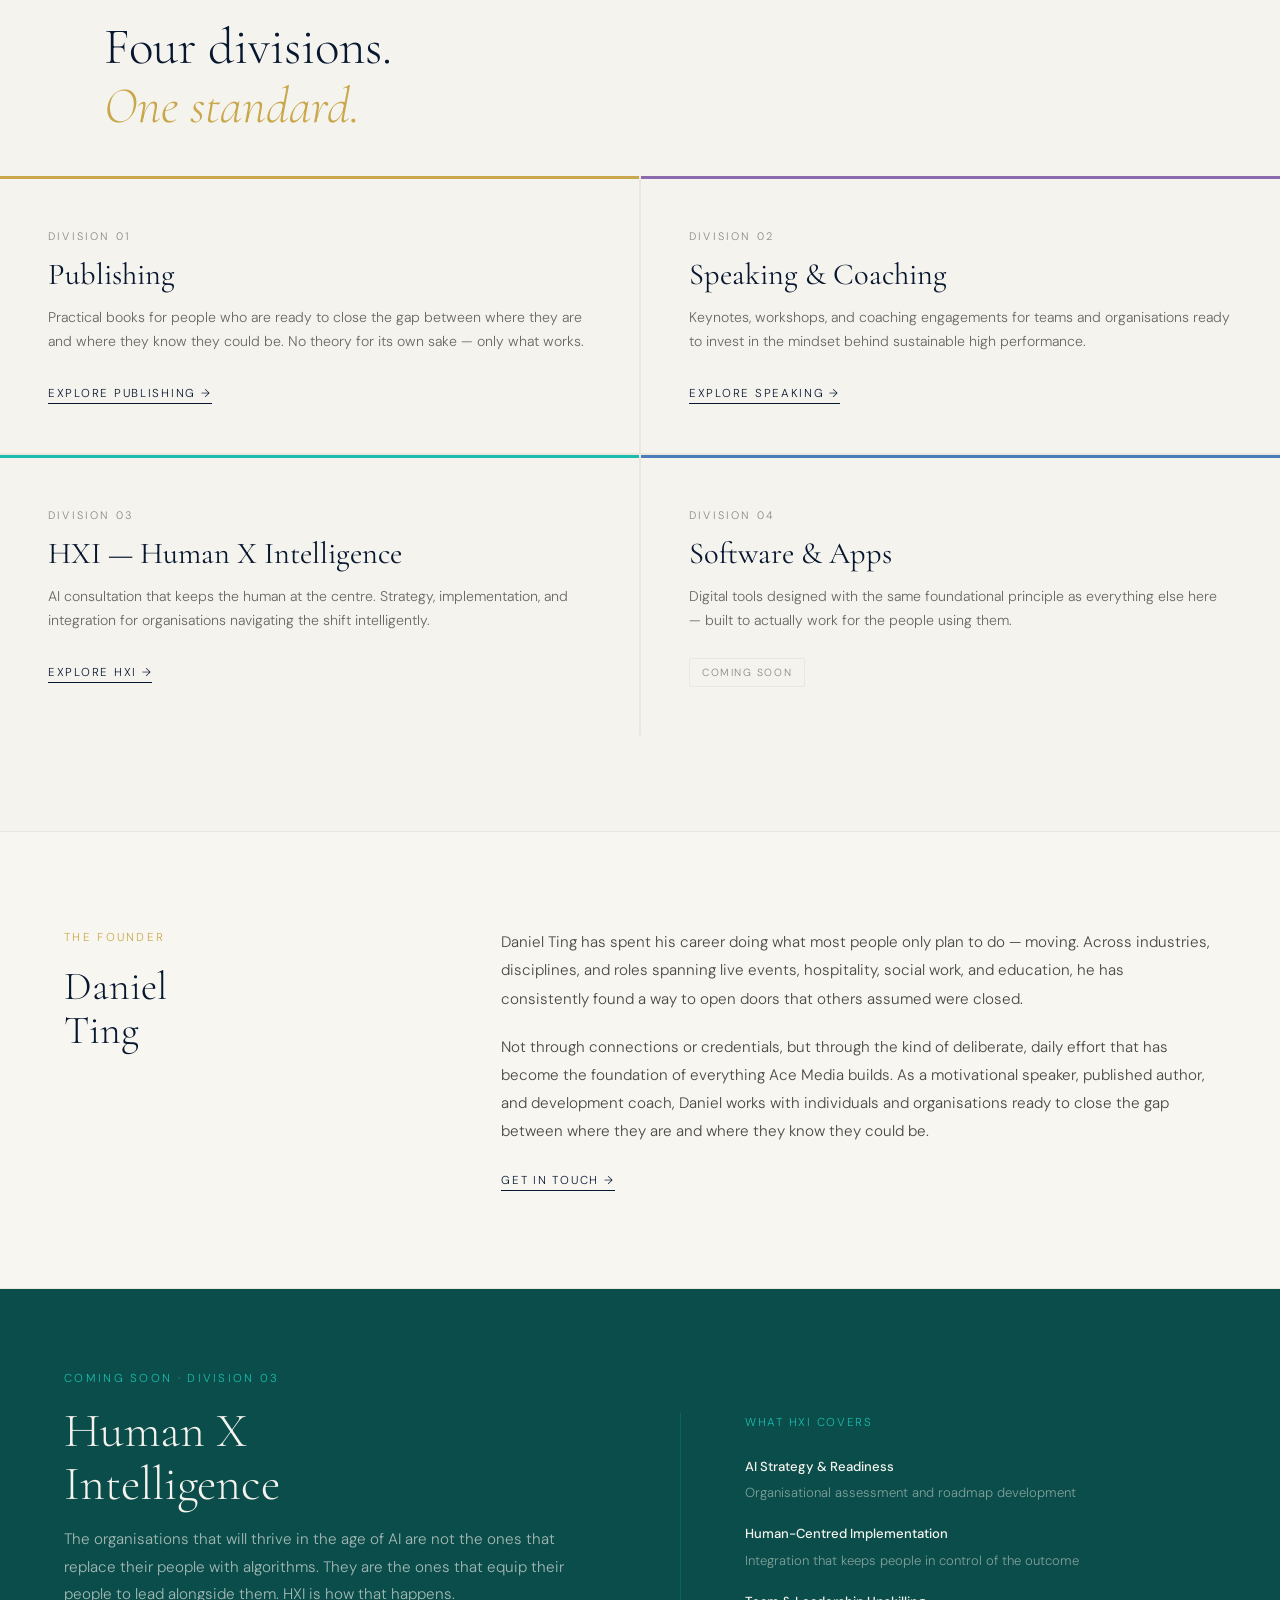
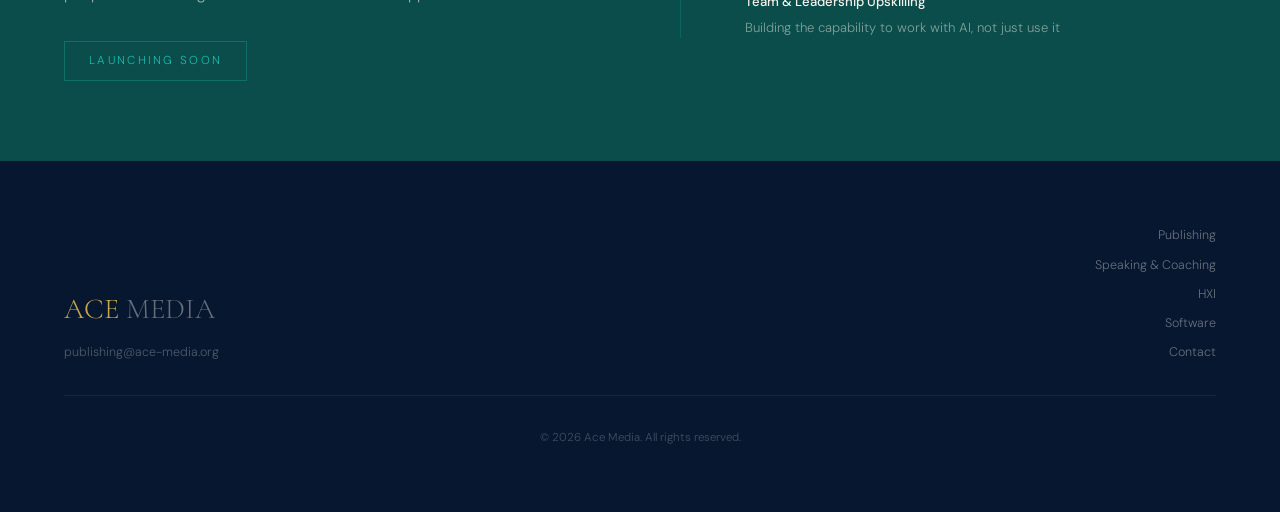
==== commit e8a4993f: "Update index.html" ====
--- a/index.html
+++ b/index.html
@@ -4,7 +4,7 @@
   <meta charset="UTF-8">
   <meta name="viewport" content="width=device-width, initial-scale=1.0">
   <title>Ace Media — Publishing · Software · AI · Speaking</title>
-  <meta name="description" content="Ace Media is a multi-disciplinary creative and commercial enterprise spanning publishing, software, AI consultation, and professional speaking.">
+  <meta name="description" content="Ace Media Productions is a multi-disciplinary creative and commercial enterprise spanning publishing, software, AI consultation, and professional speaking.">
   <link rel="stylesheet" href="styles.css">
   <style>
     .hero-divider {
@@ -41,7 +41,7 @@
       </h1>
       <div class="hero-divider"></div>
       <p class="hero-sub">
-        Ace Media is a multi-disciplinary enterprise built with a simple goal —
+        Ace Media Productions is a multi-disciplinary enterprise built with a simple goal —
         help and empower people to be who they want to be.
       </p>
       <div class="hero-divisions">
